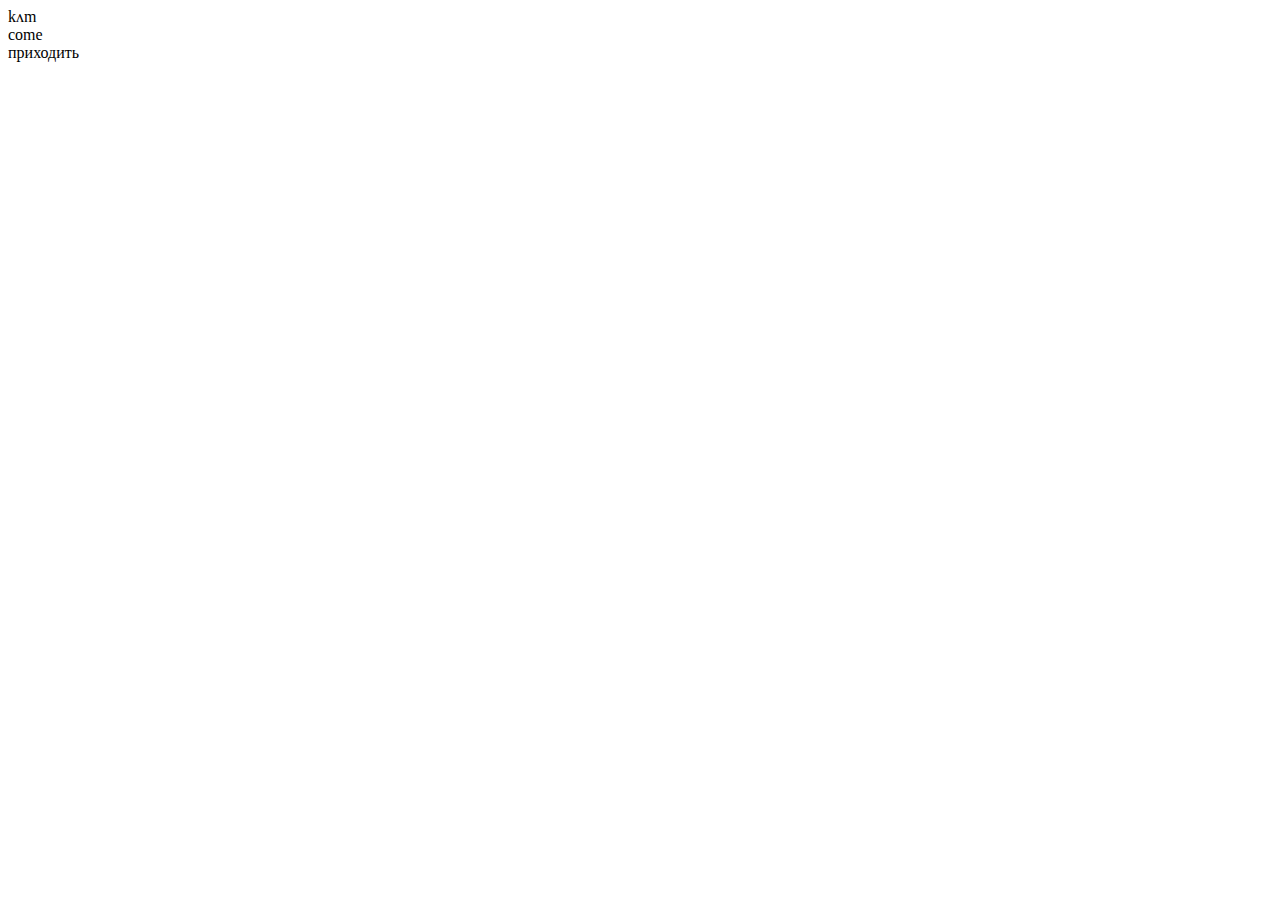
==== index.html @ c3c08c33 "Started to fill JSON and wrote main functions" ====
<!DOCTYPE html>
<head>
  <meta charset="utf-8">
  <link rel="stylesheet" href="/styl.css" media="screen" charset="utf-8">
  <script type="text/javascript" src="//code.jquery.com/jquery-1.12.0.min.js"></script>
  <script type="text/javascript" src="script.js"></script>
  <title> </title>
</head>
<body>
  <div class="container">
    <div class="transcription">/get/</div>
    <div class="word">get</div>
    <div class="translation">получать</div>
  </div>
</body>
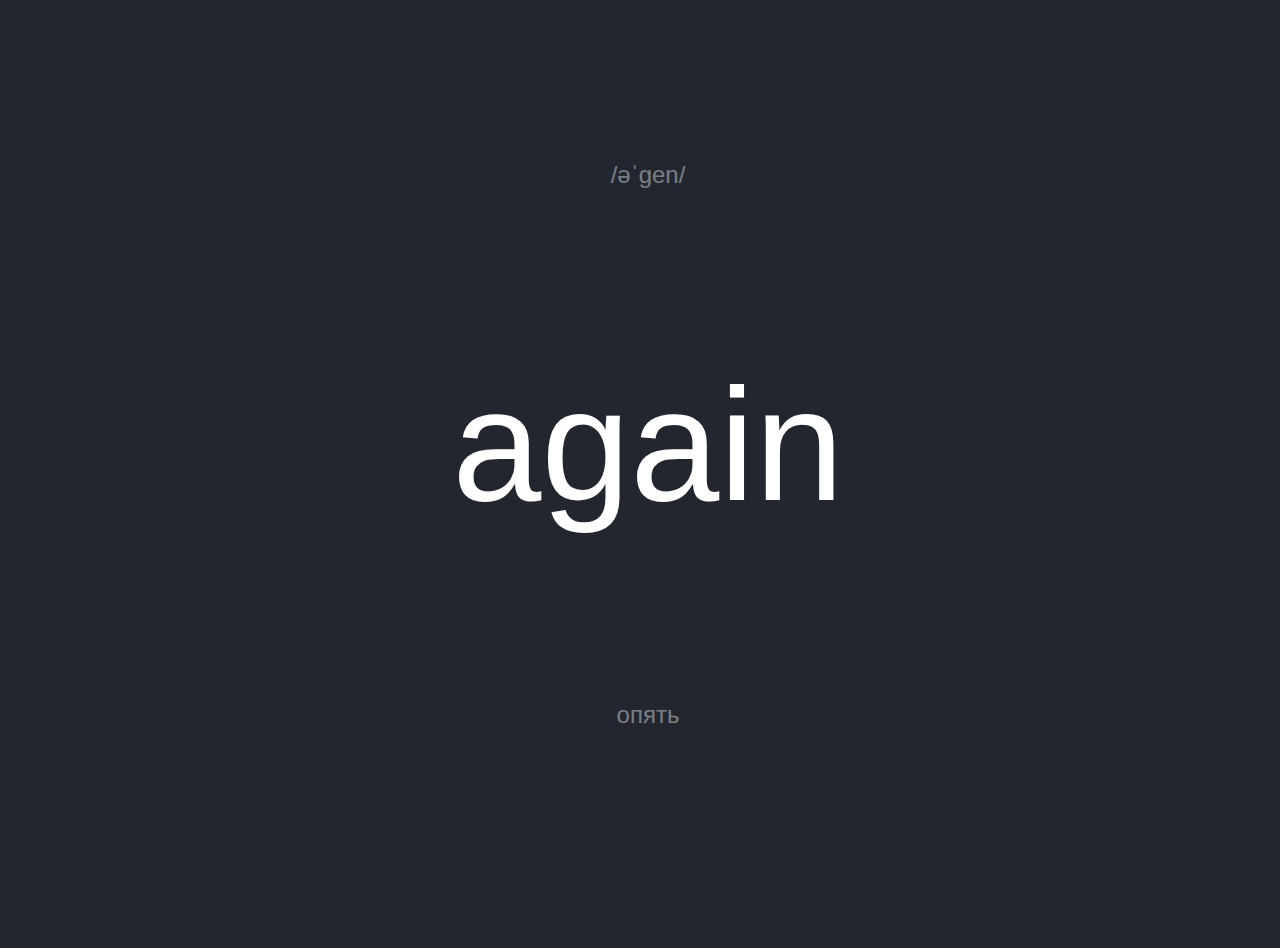
==== commit 531fd4e2: "Added animation for labels" ====
--- a/index.html
+++ b/index.html
@@ -7,9 +7,7 @@
   <title> </title>
 </head>
 <body>
-  <div class="container">
-    <div class="transcription">/get/</div>
-    <div class="word">get</div>
-    <div class="translation">получать</div>
-  </div>
+  <div class="transcription"></div>
+  <div class="word"></div>
+  <div class="translation"></div>
 </body>--- a/styl.css
+++ b/styl.css
@@ -0,0 +1,36 @@
+@import url("https://fonts.googleapis.com/css?family=Lato");
+body {
+  background: #22262f;
+  width: 100vw;
+  height: 100vh;
+  font-family: "SF UI Display", "Arial", sans-serif;
+  color: #fff;
+  font-size: 20px;
+  text-align: center;
+  padding-top: 3.5vh;
+  overflow: hidden;
+}
+body .word {
+  font-size: 160px;
+  line-height: 30vh;
+  opacity: 0;
+  transform: scale(0.95);
+  transition: all 2s;
+}
+body .translation,
+body .transcription {
+  line-height: 30vh;
+  font-size: 24px;
+  opacity: 0;
+  font-weight: 200;
+}
+body .translation {
+  opacity: 0;
+  transform: scale(0.95);
+  transition: all 2s 0.5s;
+}
+body .transcription {
+  opacity: 0;
+  transform: scale(0.95);
+  transition: all 2s 0.3s;
+}
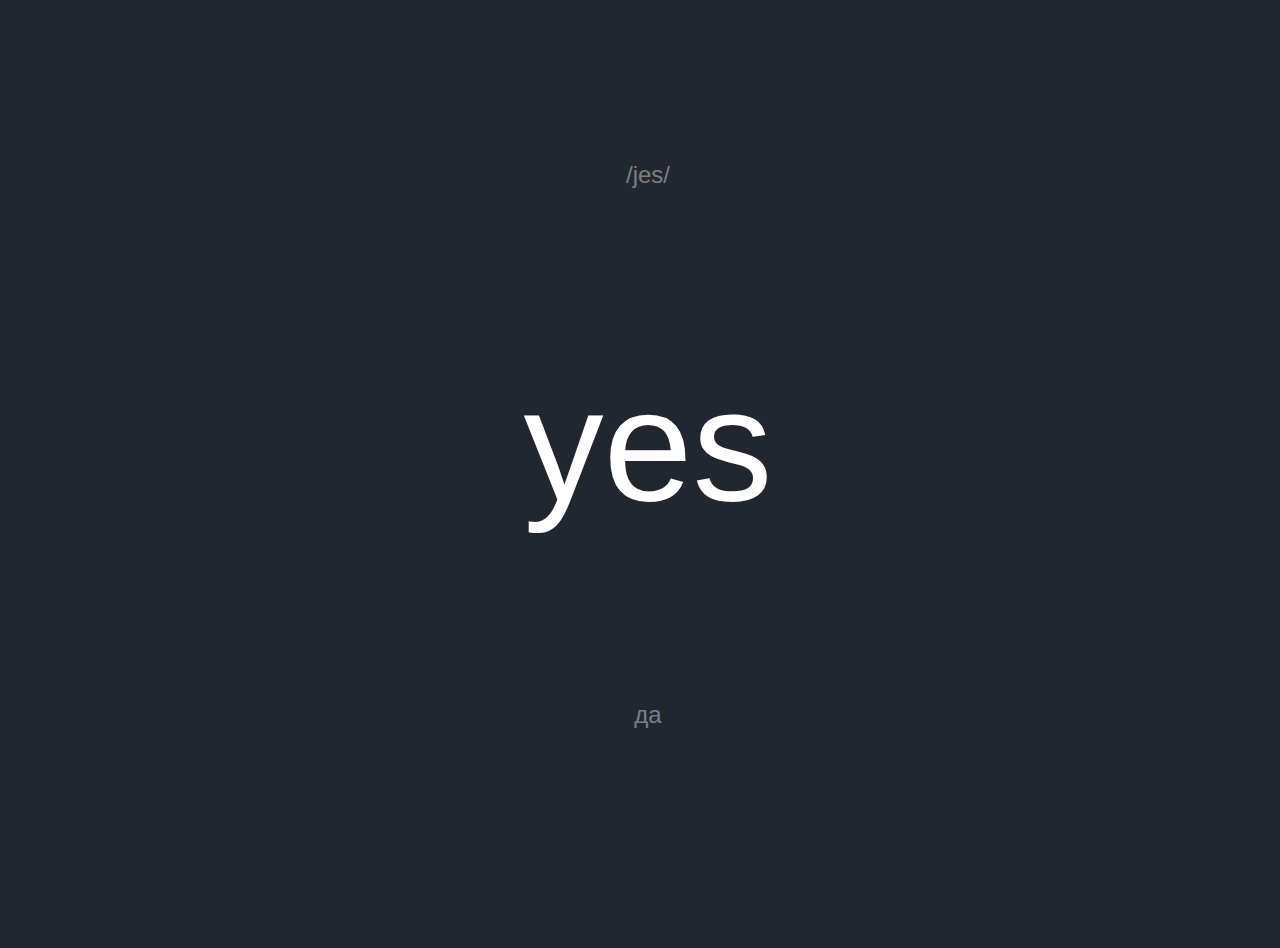
==== commit db8300f7: "Merge pull request #1 from Volorf/gh-pages" ====
--- a/index.html
+++ b/index.html
@@ -1,7 +1,7 @@
 <!DOCTYPE html>
 <head>
   <meta charset="utf-8">
-  <link rel="stylesheet" href="/styl.css" media="screen" charset="utf-8">
+  <link rel="stylesheet" href="styl.css" media="screen" charset="utf-8">
   <script type="text/javascript" src="//code.jquery.com/jquery-1.12.0.min.js"></script>
   <script type="text/javascript" src="script.js"></script>
   <title> </title>
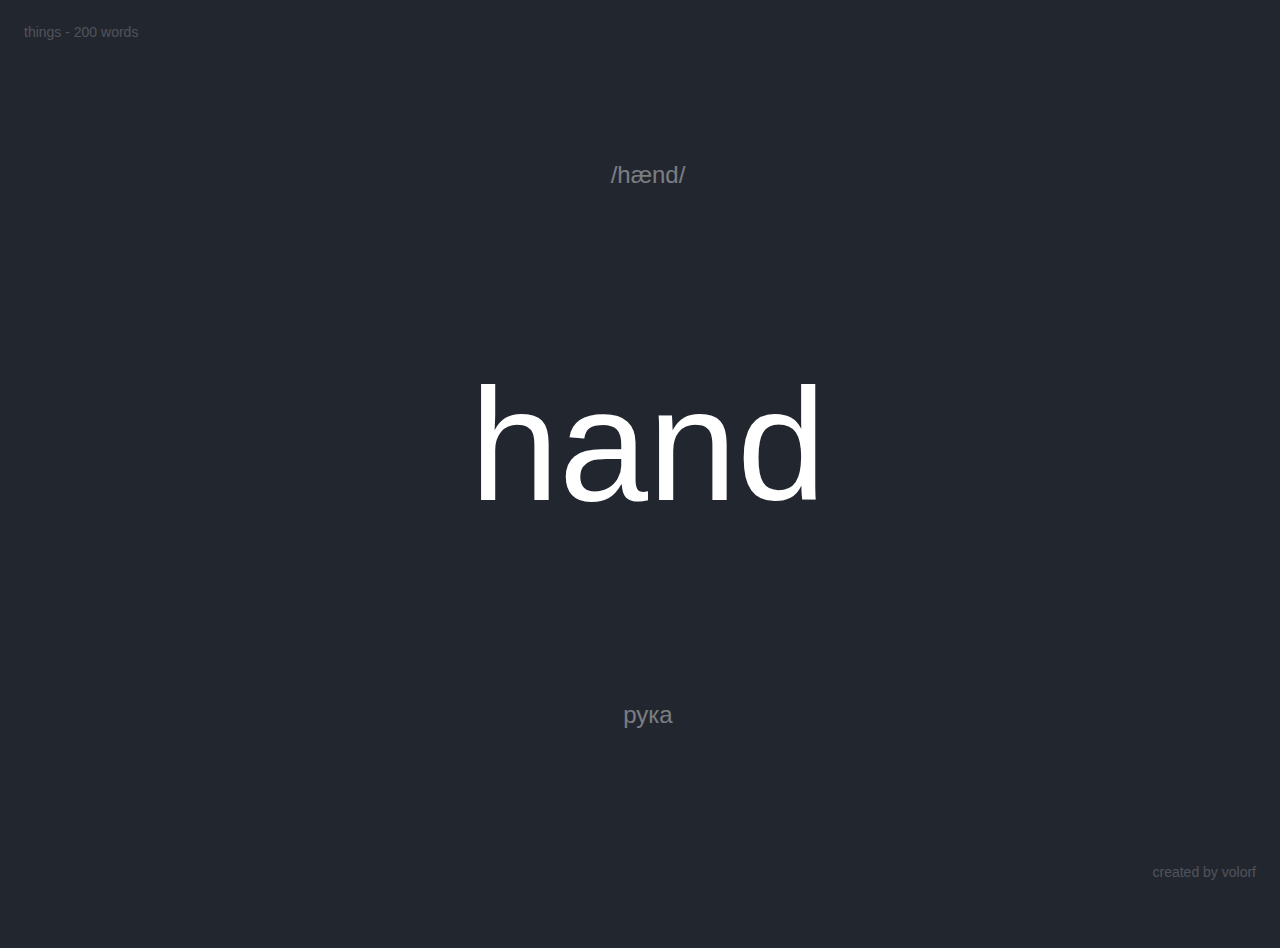
==== commit 4c92f101: "Merge branch 'master' into gh-pages" ====
--- a/index.html
+++ b/index.html
@@ -4,9 +4,11 @@
   <link rel="stylesheet" href="styl.css" media="screen" charset="utf-8">
   <script type="text/javascript" src="//code.jquery.com/jquery-1.12.0.min.js"></script>
   <script type="text/javascript" src="script.js"></script>
-  <title> </title>
+  <title>Basic English word list</title>
 </head>
 <body>
+  <div class="container"></div>
+  <div class="type"></div><a href="https://dribbble.com/Volorf" class="created">created by volorf</a>
   <div class="transcription"></div>
   <div class="word"></div>
   <div class="translation"></div>
--- a/styl.css
+++ b/styl.css
@@ -9,6 +9,43 @@
   text-align: center;
   padding-top: 3.5vh;
   overflow: hidden;
+}
+body a {
+  color: #fff;
+  text-decoration: none;
+}
+body a:hover {
+  opacity: 1 !important;
+  transition: opacity 0.5s 0s !important;
+}
+body .container {
+  width: 100vw;
+  height: 100vh;
+  opacity: 0;
+  position: absolute;
+  z-index: 100;
+}
+body .type {
+  font-size: 14px;
+  opacity: 0;
+  transform: scale(0.95);
+  transition: all 2s 1s;
+  position: absolute;
+  left: 24px;
+  top: 24px;
+  font-weight: 200;
+}
+body .created {
+  font-size: 14px;
+  opacity: 0;
+  transform: scale(0.95);
+  transition: all 2s 1s;
+  position: absolute;
+  right: 24px;
+  top: 100%;
+  margin-top: -36px;
+  font-weight: 200;
+  z-index: 101;
 }
 body .word {
   font-size: 160px;
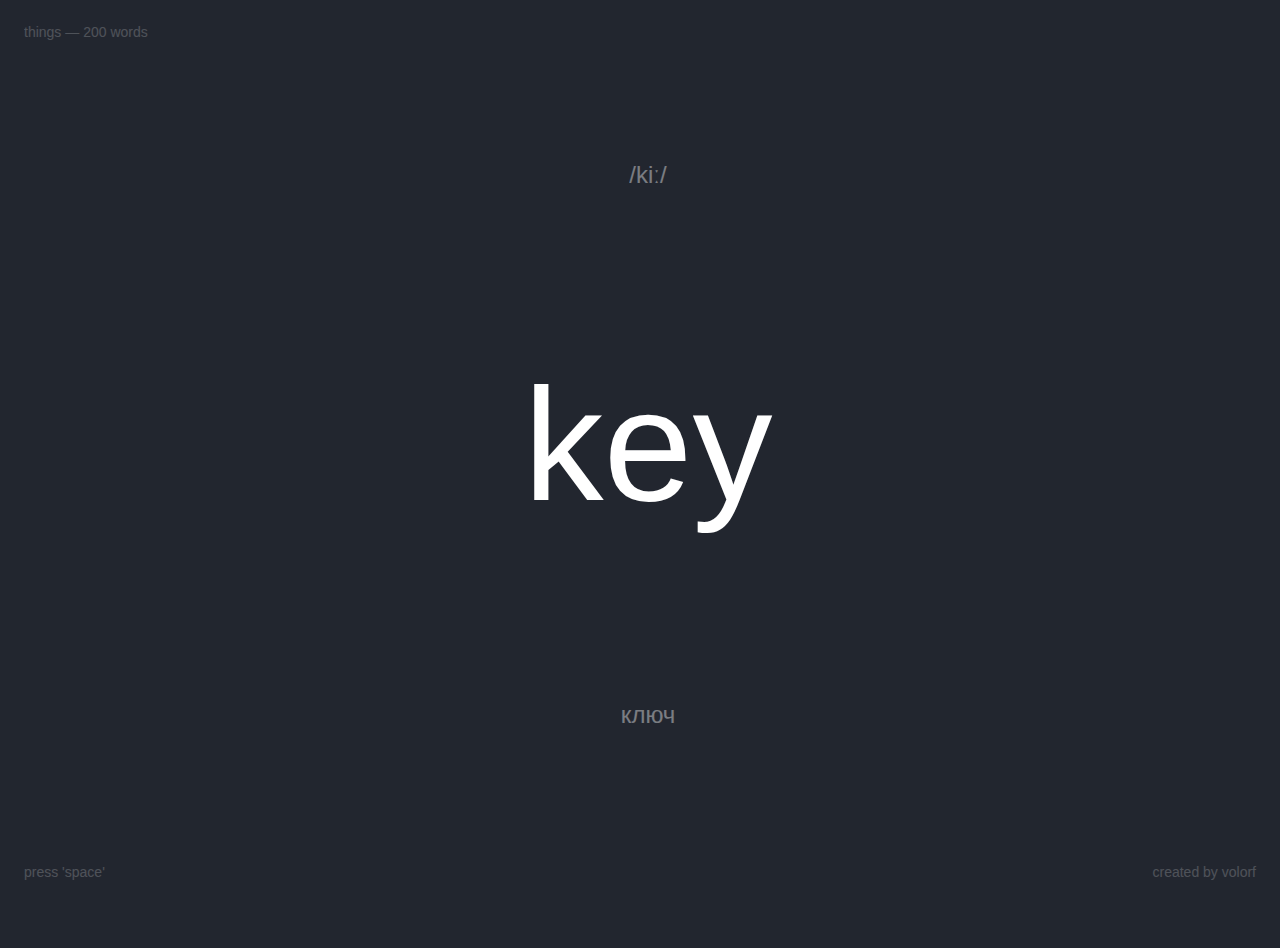
==== commit 771a9158: "Info about space" ====
--- a/index.html
+++ b/index.html
@@ -8,6 +8,7 @@
 </head>
 <body>
   <div class="container"></div>
+  <div class="info">press 'space'</div>
   <div class="type"></div><a href="https://dribbble.com/Volorf" class="created">created by volorf</a>
   <div class="transcription"></div>
   <div class="word"></div>
--- a/styl.css
+++ b/styl.css
@@ -24,6 +24,17 @@
   opacity: 0;
   position: absolute;
   z-index: 100;
+}
+body .info {
+  font-size: 14px;
+  opacity: 0;
+  transform: scale(0.95);
+  transition: all 2s 1s;
+  position: absolute;
+  left: 24px;
+  top: 100%;
+  margin-top: -36px;
+  font-weight: 200;
 }
 body .type {
   font-size: 14px;
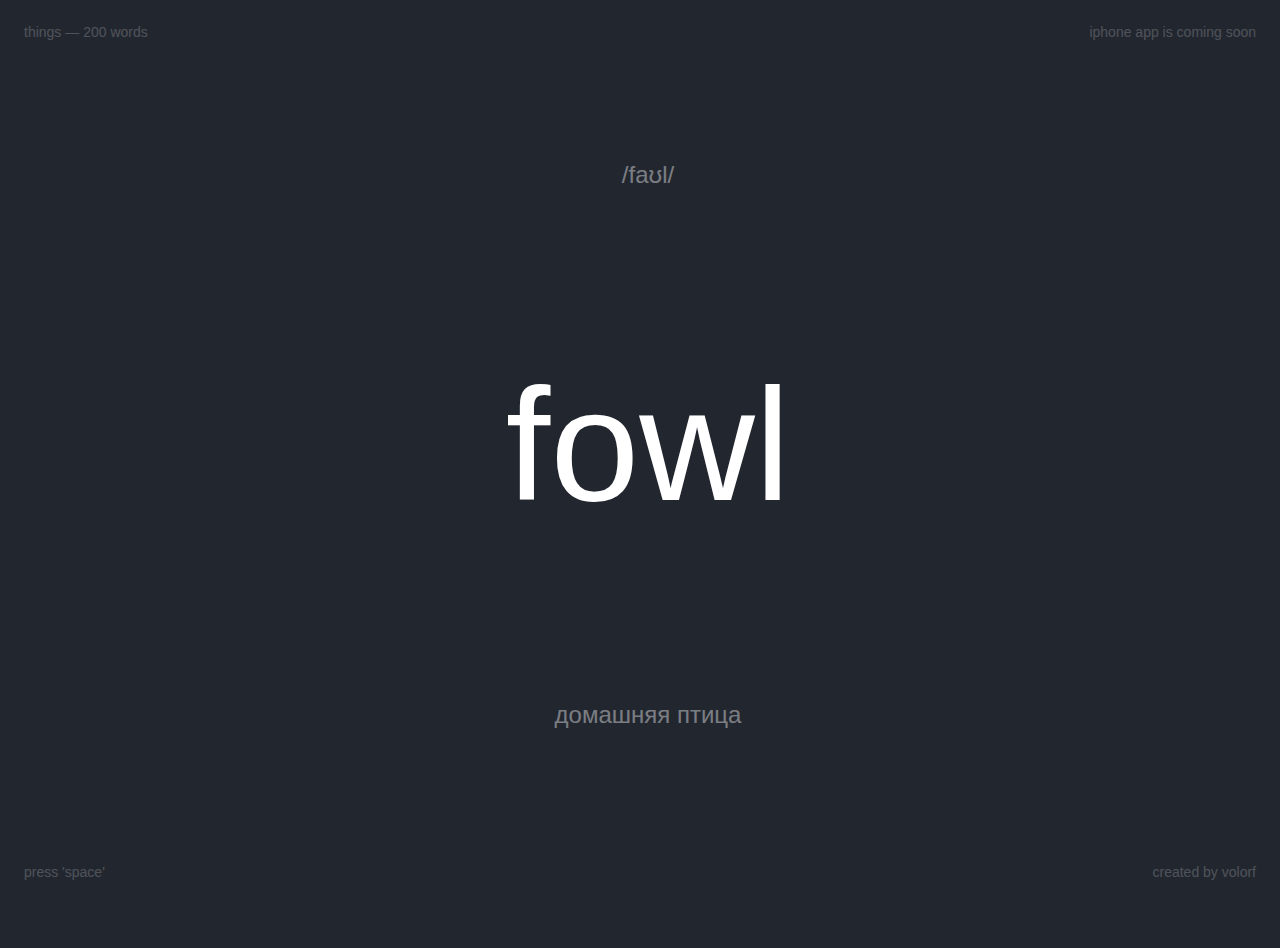
==== commit 5e46cd34: "Merge branch 'master' into gh-pages" ====
--- a/index.html
+++ b/index.html
@@ -9,6 +9,7 @@
 <body>
   <div class="container"></div>
   <div class="info">press 'space'</div>
+  <div class="app">iphone app is coming soon</div>
   <div class="type"></div><a href="https://dribbble.com/Volorf" class="created">created by volorf</a>
   <div class="transcription"></div>
   <div class="word"></div>
--- a/styl.css
+++ b/styl.css
@@ -29,11 +29,21 @@
   font-size: 14px;
   opacity: 0;
   transform: scale(0.95);
-  transition: all 2s 1s;
+  transition: all 2s 1.6s;
   position: absolute;
   left: 24px;
   top: 100%;
   margin-top: -36px;
+  font-weight: 200;
+}
+body .app {
+  font-size: 14px;
+  opacity: 0;
+  transform: scale(0.95);
+  transition: all 2s 1.2s;
+  position: absolute;
+  right: 24px;
+  top: 24px;
   font-weight: 200;
 }
 body .type {
@@ -50,7 +60,7 @@
   font-size: 14px;
   opacity: 0;
   transform: scale(0.95);
-  transition: all 2s 1s;
+  transition: all 2s 1.4s;
   position: absolute;
   right: 24px;
   top: 100%;
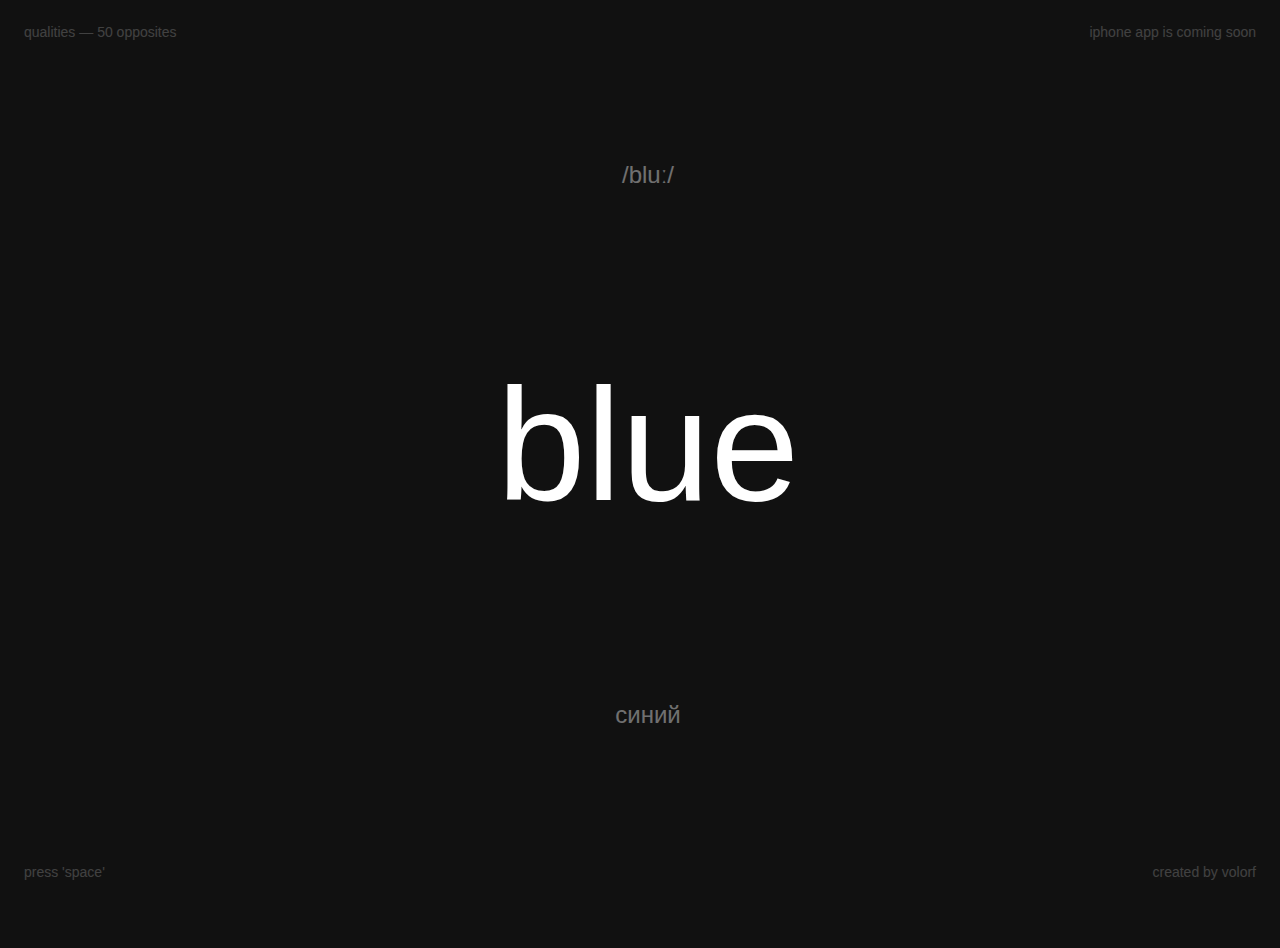
==== commit 44c38b61: "Added counter from addthis" ====
--- a/index.html
+++ b/index.html
@@ -4,7 +4,7 @@
   <link rel="stylesheet" href="styl.css" media="screen" charset="utf-8">
   <script type="text/javascript" src="//code.jquery.com/jquery-1.12.0.min.js"></script>
   <script type="text/javascript" src="script.js"></script>
-  <title>Basic English word list</title>
+  <title>Basic English words</title>
 </head>
 <body>
   <div class="container"></div>
@@ -14,4 +14,10 @@
   <div class="transcription"></div>
   <div class="word"></div>
   <div class="translation"></div>
+  <script type="text/javascript" src="//s7.addthis.com/js/300/addthis_widget.js#pubid=ra-576cff89f7402087"></script>
+  <style>
+    #at4-share {
+        -webkit-filter: grayscale(1) contrast(150%) !important
+    }
+  </style>
 </body>--- a/styl.css
+++ b/styl.css
@@ -1,6 +1,6 @@
 @import url("https://fonts.googleapis.com/css?family=Lato");
 body {
-  background: #22262f;
+  background: #111;
   width: 100vw;
   height: 100vh;
   font-family: "SF UI Display", "Arial", sans-serif;
